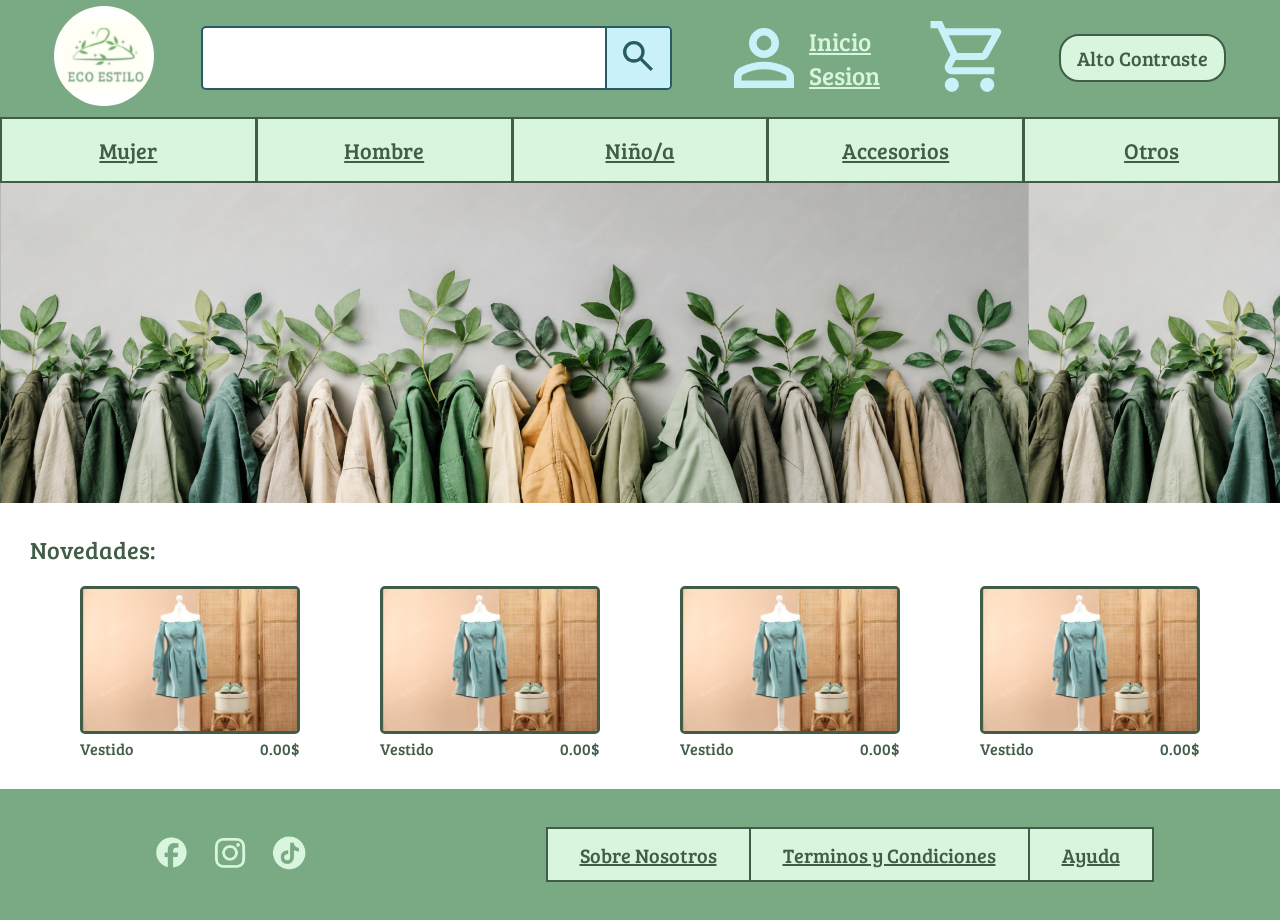
==== index.html @ 3ebda2d5 "Inicio" ====
<!DOCTYPE html>
<html lang="en">
<head>
    <meta charset="UTF-8">
    <meta name="viewport" content="width=device-width, initial-scale=1.0">
    <title>Eco Estilo</title>
    <link rel="preconnect" href="https://fonts.googleapis.com">
    <link rel="preconnect" href="https://fonts.gstatic.com" crossorigin>
    <link href="https://fonts.googleapis.com/css2?family=Bree+Serif&display=swap" rel="stylesheet">
    <link rel="stylesheet" href="./css/estilo.css" title="Estilo Principal">
    <link rel="alternate stylesheet" href="./css/alto-contraste.css" title="Alto Contraste" id="link-contraste">
</head>
<body>
    
    <header>
        <div id="menuPrincipal">
            <a href="./index.html"><img src="./img/Logo.png" alt="logo" class="logo"></a>
            <div id="buscador">
                <form action="#" method="get">
                    <input type="text" name="buscador" id="busca">
                    <button type="button" class="boton_buscar"><img src="./img/search.svg" alt="buscar" class="imagen_buscar"></button>
                </form>
            </div>
            <div id="usuario">
                <a href="./sesion.html" class="inicio_sesion">
                    <img src="./img/person.svg" alt="" class="imagen_usuario">
                    Inicio<br>Sesion
                </a>
            </div>
            <div id="compra">
                <a href="./comprar.html" class="carrito"><img src="./img/shopping_cart.svg" alt="carrito" class="imagen_carrito"></a>
            </div>
            <div id="boton_contraste">
                <button type="button" class="boton_altoContraste">Alto Contraste</button>
            </div>
        </div>
        <div class="enlaces">
            <nav>
                <a href="./lista-productos.html" class="a_enlaces">Mujer</a>
                <a href="./lista-productos.html" class="a_enlaces">Hombre</a>
                <a href="./lista-productos.html" class="a_enlaces">Niño/a</a>
                <a href="./lista-productos.html" class="a_enlaces">Accesorios</a>
                <a href="./lista-productos.html" class="a_enlaces">Otros</a>
            </nav>
        </div>
    </header>
    <main>
        <div id="banner"></div>
        <div id="novedades">
            <h2 class="texto_novedades">Novedades:</h2>
            <div id="mostrar_productos">
                <div class="productos">
                    <a href="./producto-detalle.html" class="enlace_producto_detalle">
                        <img src="./img/Ropa_1.png" alt="ropa" class="imagenes_productos">
                        <div class="texto_descripcionSimple">
                            <p class="texto_producto">Vestido</p>
                            <p class="texto_precio">0.00$</p>
                        </div>
                    </a>
                </div>

                <div class="productos">
                    <a href="./producto-detalle.html" class="enlace_producto_detalle">
                        <img src="./img/Ropa_1.png" alt="ropa" class="imagenes_productos">
                        <div class="texto_descripcionSimple">
                            <p class="texto_producto">Vestido</p>
                            <p class="texto_precio">0.00$</p>
                        </div>
                    </a>
                </div>
                
                <div class="productos">
                    <a href="./producto-detalle.html" class="enlace_producto_detalle">
                        <img src="./img/Ropa_1.png" alt="ropa" class="imagenes_productos">
                        <div class="texto_descripcionSimple">
                            <p class="texto_producto">Vestido</p>
                            <p class="texto_precio">0.00$</p>
                        </div>
                    </a>
                </div>

                <div class="productos">
                    <a href="./producto-detalle.html" class="enlace_producto_detalle">
                        <img src="./img/Ropa_1.png" alt="ropa" class="imagenes_productos">
                        <div class="texto_descripcionSimple">
                            <p class="texto_producto">Vestido</p>
                            <p class="texto_precio">0.00$</p>
                        </div>
                    </a>
                </div>
            </div>
            
        </div>
    </main>
    <footer>
        <div id="redes">
            <a href="#"><img src="./img/Facebook.png" alt="" class="imagenes_redes"></a>
            <a href="#"><img src="./img/Instagram.png" alt="" class="imagenes_redes"></a>
            <a href="#"><img src="./img/TikTok.png" alt="" class="imagenes_redes"></a>
        </div>
        <div id="masEnlaces">
            <div class="enlaces_footer">
                <a href="./sobreNosotros.html" >Sobre Nosotros</a>
            </div>
            <div class="enlaces_footer">
                <a href="#" >Terminos y Condiciones</a>
            </div>
            <div class="enlaces_footer">
                <a href="#" >Ayuda</a>
            </div>
        </div>
    </footer>

    <!--Codigo para el boton de alto contraste-->
    <script>
        onload=()=>{
            document.getElementsByClassName("boton_altoContraste")[0].addEventListener("click",CambiarAltoContraste)
        }

        const stylesheetAlterno = document.getElementById('link-contraste');

        function CambiarAltoContraste(){
            if (stylesheetAlterno.disabled) {
                stylesheetAlterno.disabled = false; // ACTIVAR el css alternativo
            } else {
                stylesheetAlterno.disabled = true;  // DESACTIVAR el css alternativo
            }
        }

    </script>

</body>
</html>
---- css/estilo.css ----
:root{
    /*Colores*/
    --color-base1:#415d47;
    --color-base2:#7AAA83;
    --color-base3:#d8f5dd;
    --color-extra1:#285b64;
    --color-extra2:#5dbecf;
    --color-extra3:#caf1fa;
    --color-fondo-claro:#ffffff;

    /*Fuentes*/     
    --fuente-principal: "Bree Serif",serif;
}


*{
    margin: 0;
    padding: 0;
    box-sizing: border-box;
    font-family: var(--fuente-principal);
    font-weight: 400;
    font-style: normal;
}

/* HEADER --------------------------------------------------------------------------------------------------------------------------*/

/*Menu Principal*/
#menuPrincipal{
    display: flex; 
    flex-direction: row; 
    flex-wrap: wrap;
    justify-content: space-evenly; 
    align-items: center;
    padding:0.5%;
    background-color: var(--color-base2);
}

.logo{
    width:100px;
    border-radius:90px;
}

/*Buscador*/
#buscador{
    display: flex;
    background-color: var(--color-fondo-claro);
    border: 2px solid var(--color-extra1);
    border-top-left-radius: 5px;
    border-bottom-left-radius: 5px;
    border-top-right-radius: 5px;
    border-bottom-right-radius: 5px;
}

form{
    display: flex;
    flex-direction: row;
    align-items: center;
}

#busca{
    margin: 1px;
    height: 3.6rem;
    width: 25rem ;
    border:0px;
    border-top-left-radius: 5px;
    border-bottom-left-radius: 5px;
    font-size: 20px;
}

#busca:focus{
    outline: none;
}

.boton_buscar{
    height: 60px;
    width: 65px;
    background-color:var(--color-extra3);
    border: 0px;
    border-left: 2px solid var(--color-extra1);
    border-top-right-radius: 3px;
    border-bottom-right-radius: 3px;
}

.boton_buscar:hover{
    background-color: var(--color-extra2);
    transition: background-color ease-in-out 0.2s;
}

.imagen_buscar{
    width: 40px;
}

/*Inicio Sesion*/

.inicio_sesion{
    display: flex;
    flex-direction: row;
    align-items: center;
    color: var(--color-base3);
    font-size: 25px;
}

.inicio_sesion:hover{
    color: var(--color-base1);
    transition: color ease-in-out 0.2s;
}

.imagen_usuario{
    width: 90px;
}

/*Carrito de compras*/

.imagen_carrito{
    width: 85px;
}

/*Boton para cambiar alto contraste*/

.boton_altoContraste{
    background-color: var(--color-base3);
    color: var(--color-base1);
    border: 2px solid var(--color-base1);
    border-radius: 20px;
    font-size: 20px;
    padding: 0.5rem 1rem;  
}

.boton_altoContraste:hover{
    background-color: var(--color-base1);
    color: var(--color-base3);
    transition: background-color ease-in-out 0.2s, color ease-in-out 0.2s;
}

/*Enlaces del menu */
nav {
    display: flex;
    justify-content: space-around;
    width: 100%; 
}

.enlaces {
    background-color: var(--color-base3);
    border: 2px solid var(--color-base1); 
    display: flex;
    flex-direction: row;
    justify-content: space-between;
    width: 100%; 
}

.a_enlaces {
    flex: 1; 
    text-align: center;
    color: var(--color-base1); 
    border-right: 3px solid var(--color-base1); 
    padding: 1rem 1rem; 
    font-size: 22px; 
}

.a_enlaces:hover{
    color: var(--color-base2);
    transition: color ease-in-out 0.2s;
}

.a_enlaces:last-of-type{
    border:none;
} 


/*MAIN*/
#banner{
    background-image: url(../img/banner.png);
    background-size:auto;
    height: 20rem;
}

/*Seccion Novedades y Recomendado*/
#novedades,#recomendado{
    margin: 30px
}
.texto_novedades,.texto_recomendado{
    color:var(--color-base1) ;
}

#mostrar_productos{
    display: flex; 
    flex-direction: row;
    flex-wrap: wrap; 
    justify-content: space-around;
    gap: 20px; 
    margin: 20px;
}

/*Lista Productos con Filtro*/

.filtros{
    display: flex;
    flex-direction: row;
    justify-content:flex-start;
    margin: 30px;
}

.imagen_filtro{
    width: 40px;
    margin-right: 1rem;
}

.texto_filtro{
    color: var(--color-base1);
    font-size: 35px;
}

#lista_productos{
    margin: 30px;
    display: grid;
    grid-template-columns: repeat(5, 4fr);
    gap: 1rem;
}

main #lista_productos .productos {
    width: 100%;
    max-width: 300px; 
    justify-self: center;
    margin-bottom: 30px;
}

/*Producto Detalle*/

#producto_detalle{
    display: flex;
    flex-direction: row;
    justify-content: space-around;
    align-items: center;
    margin: 30px;

}

.producto_imagen_detalle{
    width: 50%;
    display: flex;
    justify-content: center;
}

.imagen_producto{
    width: 200%; 
    max-width: 500px; 
    height: auto;
    border: 3px solid var(--color-base1);
    border-radius: 5px;
}

.producto_descripcion_detalle{
    margin-left: 30px;
}

.texto_producto_descripcion{
    display: flex;
    flex-direction: column;
    color: var(--color-base1);
}

.texto_titulo_producto{
    font-size: 40px;
    margin-bottom: 1rem;
}

.texto_descripcion{
    font-size: 25px;
    margin-bottom: 1rem;
}
.texto_precio_producto{
    font-size: 30px;
    margin-bottom: 1rem;
}
.boton_comprar{
    background-color: var(--color-base3);
    color: var(--color-base1);
    border: 2px solid var(--color-base1);
    border-radius: 5px;
    font-size: 35px;
    padding: 0.5rem 9rem;  
}

.boton_comprar:hover{
    background-color: var(--color-base1);
    color: var(--color-base3);
    transition: background-color ease-in-out 0.2s, color ease-in-out 0.2s;
}



/*Productos*/
.productos{
    width: 220px;
    margin: 0
}

.enlace_producto_detalle{
    text-decoration: none;
}

.imagenes_productos{
    width: 100%;
    height: auto;
    border: 3px solid var(--color-base1);
    border-radius: 5px;
}

.texto_descripcionSimple{
    display: flex;
    justify-content: space-between;
}

.texto_producto,.texto_precio{
    color: var(--color-base1);
}


/* SESION/REGISTRARSE ------------------------------------------------------------------------------------------------------------------------------------------- */        

/* Contenedor principal para ambos formularios */
.contenedor {
    display: flex;
    flex-direction: row;
    justify-content: space-around;
    align-items: flex-start;
    width: 100%;
    margin: 40px 0;
    padding: 0 30px;
    box-sizing: border-box;
    flex-wrap: wrap;
}

/* Columna de cada formulario */
.contenedor .columna {
    background-color: var(--color-base2);
    border: 3px solid var(--color-base1);
    border-radius: 8px;
    padding: 30px;
    width: 450px;
    box-sizing: border-box;
    display: flex;
    flex-direction: column;
    margin: 20px 0px 20px 0px;
}

/* Caja de cada formulario */
.contenedor .columna form {
    display: flex;
    flex-direction: column;
    width: 100%;
    box-sizing: border-box;
    align-items: start;
    padding-bottom: 5px;
}

/* Títulos de los formularios */
.contenedor h2 {
    color: var(--color-fondo-claro);
    font-size: 32px;
    margin-bottom: 30px;
    font-weight: 400;
    width: 100%;
}

/* Etiquetas de los campos */
.contenedor label {
    display: flex;
    flex-direction: column;
    color: var(--color-fondo-claro);
    font-size: 18px;
    margin-bottom: 8px;
    width: 100%;
}


/* Campos donde se rellenan los datos */
.contenedor input {
    height: 40px;
    width: 100%;
    border-radius: 4px;
    border: 1px solid var(--color-base1);
    padding: 0 10px;
    font-size: 16px;
    background-color: var(--color-fondo-claro);
    margin-top: 8px;
    box-sizing: border-box;
}

/* Efecto del campo cuando pase por encima */
.contenedor input:hover {
    background-color: var(--color-extra2);
}

/* Efecto del campo cuando lo seleccione */
.contenedor input:focus-within {
    background-color: var(--color-extra2);
}

/* Boton que envia los datos */
.contenedor .boton {
    background-color: var(--color-base3);
    color: var(--color-base1);
    border: 2px solid var(--color-base1);
    border-radius: 5px;
    padding: 8px 25px 35px;
    font-size: 18px;
    cursor: pointer;
    width: fit-content;
}

/* Efecto del boton cuando pase por encima */
.boton:hover {
    background-color: var(--color-extra2);
    transition: background-color ease-in-out 0.4s;
}




/* COMPRAR --------------------------------------------------------------------------------------------------------------------------------------------------- */


/* Opciones del despelgable de envio */
.contenedor input, .contenedor select {
    height: 40px;
    width: 100%;
    border-radius: 4px;
    border: 1px solid var(--color-base1);
    padding: 0 10px;
    font-size: 16px;
    background-color: var(--color-fondo-claro);
    margin-top: 8px;
    box-sizing: border-box;
}

/* Efecto del desplegable*/
.contenedor input:hover, .contenedor select:hover {
    background-color: var(--color-extra2);
}

/* Lista de productos anteriormente seleccionados */
.contenedor label p {
    background-color: var(--color-fondo-claro);
    height: 150px;
    border: 1px solid var(--color-base1);
    border-radius: 4px;
    margin-top: 6px;
    width: 100%;
}

/* Precio total */
.contenedor label .precio_total {
    height: auto;
    color: var(--color-base1);
    text-align: end;
    padding: 8px;
}




/* SOBRE NOSOTROS --------------------------------------------------------------------------------------------------------------------------------------------------- */
/* Contenedor de ambas columnas */
.nosotros {
    display: flex;
    flex-direction: row;
    justify-content: center;
    align-items: flex-start;
    gap: 40px;
    padding: 40px 20px;
    max-width: 1200px;
    margin: 0 auto;
    flex-wrap: wrap;
}

/* Cada columna */
.columna_izquierda, .columna_derecha {
    display: flex;
    flex-direction: column;
    gap: 30px;
    flex: 1;
    min-width: 300px; 
}

/* Las cajas de cada colmna */
.mision, .info, .ubicacion {
    background-color: var(--color-base2);
    border: 2px solid var(--color-base1);
    border-radius: 8px;
    padding: 25px;
    box-sizing: border-box;
}

/* Títulos de las cajas */
.nosotros h2 {
    color: var(--color-fondo-claro);
    margin-bottom: 15px;
    font-size: 22px;
}

/* Cajas con el texto */
.texto, .caja-mapa {
    background-color: var(--color-fondo-claro);
    border: 1px solid var(--color-base1);
    border-radius: 6px;
    padding: 15px;
    color: var(--color-base1);
    margin-bottom: 15px;
    font-size: 16px;
    line-height: 1.5;
}

.caja-mapa {
    margin-bottom: 0;
}

/* Imagenes */
.img-nosotros {
    width: 100%;
    height: auto;
    border-radius: 6px;
    border: 2px solid var(--color-base1);
    display: block;
}

/* FOOTER -----------------------------------------------------------------------------------------------------------*/

footer{
    background-color: var(--color-base2);
    display: flex;
    flex-wrap: wrap;
    justify-content: space-around;
    align-items: center;
    padding: 20px;
}


#redes{
    margin:1rem;
}

.imagenes_redes{
    width: 40px;
    margin: 0.5rem;
}

#masEnlaces{
    display: flex;
    justify-content: space-between;
    align-items: center;
    margin: 1rem 0;
    border: 2px solid var(--color-base1);
    background-color: var(--color-base3);
    width: fit-content;
}

.enlaces_footer{
    padding: 0.7rem 2rem;
    border-right: 2px solid var(--color-base1);
    text-align: center;
}

.enlaces_footer:last-of-type{
    border:none;
}

.enlaces_footer > a{
    color:var(--color-base1);
    font-size: 20px;
}

.enlaces_footer > a:hover{
    color: var(--color-base2);
    transition: color ease-in-out 0.2s;
}


/* MOVIL ----------------------------------------------------------------------------------------------------------*/
@media (max-width: 800px) {

    /* El menú pasa a una columna*/
    #menuPrincipal {
        flex-direction: column;
        gap: 15px;
    }

    #buscador {
        width: 90%;
        max-width: 300px;
    }

    #busca {
        width: 100%;
        min-width: 0; 
    }

    #buscador form {
        width: 100%;
        display: flex;
    }

    .enlaces nav {
        flex-direction: column;
    }

    .a_enlaces {
        border-right: none;
        border-bottom: 2px solid var(--color-base1);
        padding: 1rem;
        font-size: 20px;
    }

    
/* Los detalles de producto en columna*/
    #producto_detalle.producto_detalle, #producto_detalle {
        display: flex;
        flex-direction: column;
        align-items: center;
        justify-content: center;
        margin: 15px auto;
        text-align: center;
        width: 100%;
    }

    #producto_detalle  .producto_imagen_detalle {
        width: 100%;
        display: flex;
        justify-content: center;
        margin-bottom: 15px;
    }

    #producto_detalle .imagen_producto {
        width: 100%;
        max-width: 250px;
        height: auto;
        margin: 0 auto;
    }

    #producto_detalle .producto_descripcion_detalle {
        width: 100%;
        display: flex;
        flex-direction: column;
        align-items: center;
        margin-left: 0;
    }

    #producto_detalle .texto_producto_descripcion {
        align-items: center;
        text-align: center;
        width: 100%;
    }

    /* Botón adaptado*/
    #producto_detalle .boton_comprar {
        width: auto;
        min-width: 200px;
        padding: 0.7rem 1.2rem;
        font-size: 18px;
        margin-top: 15px;
    }


    /* Productos en más filas */
    main #lista_productos {
        grid-template-columns: 1fr;
        gap: 10px;
    }

    main #lista_productos .productos {
        width: 100%;
        max-width: 300px; 
        justify-self: center;
    }

    /* Los formularios se ponen  en una columna*/
    .contenedor {
        flex-direction: column;
        align-items: center;
        gap: 30px;
        padding: 0 10px;
    }

    .contenedor .columna {
        width: 100%;
    }

    footer {
        flex-direction: column;
        align-items: center;
        padding: 20px 10px;
    }

    /* Nosotros en una columna*/
    .nosotros {
        flex-direction: column;
        align-items: center;
    }
    .columna_izquierda, .columna_derecha {
        width: 100%;
    }

    /* El footer pasa a una columna */
    #masEnlaces {
        flex-direction: column;
        width: 100%;
        max-width: 300px;
        margin-top: 15px;
    }

    .enlaces_footer {
        padding: 1rem;
        border-right: none;
        border-bottom: 2px solid var(--color-base1);
        width: 100%;
        text-align: center;
    }

    .enlaces_footer:last-of-type {
        border-bottom: none;
    }

}
---- css/alto-contraste.css ----
:root{
    --color-base1:#415d47;
    --color-base2:#7aaa83;
    --color-base3:#d8f5dd;
    --color-base4:#afe1b5;
    --color-extra1:#285b64; 
    --color-extra2:#5dbecf;
    --color-extra3:#caf1fa;
    --color-fondo-oscuro:#273a2b;
    --color-fondo-claro:#ffffff;
}
 /*Alto contraste en los elementos que se encuentran en el main en cada pagina*/

/*color fondo del body*/
body{
    background-color:var(--color-fondo-oscuro);
}

/*Productos*/

.texto_novedades,.texto_recomendado{
    color:var(--color-base4);
}

.texto_filtro{
    color: var(--color-base4);
}

.imagen_producto{
    border: 3px solid var(--color-base4);
}

.boton_comprar{
    background-color: var(--color-base3);
    color: var(--color-base1);
    border: 2px solid var(--color-base4);
}

.boton_comprar:hover{
    background-color: var(--color-base1);
    color: var(--color-base3);
}

.imagenes_productos{
    border: 3px solid var(--color-base2);
}

.texto_producto,.texto_precio{
    color: var(--color-base4);
}

.texto_producto_descripcion{
    color:var(--color-base4);
}

/*Formularios de Inicio Sesion/Registro y Comprar*/

.contenedor .columna{
    background-color: var(--color-base2);
    border: 3px solid var(--color-base1);
}

.contenedor h2 {
    color: var(--color-fondo-oscuro);
}

.contenedor label{
    color: var(--color-fondo-oscuro);
}

.contenedor input{
    border: 1px solid var(--color-base1);
    background-color: var(--color-fondo-oscuro);
}

.contenedor input:hover {
    background-color: var(--color-extra2);
}

.contenedor .boton {
    background-color: var(--color-base3);
    color: var(--color-base1);
    border: 2px solid var(--color-base1);
}

.boton:hover {
    background-color: var(--color-extra2);
}

.contenedor input, .contenedor select{
    border: 1px solid var(--color-base1);
    background-color: var(--color-fondo-claro);
}

.contenedor input:hover, .contenedor select:hover {
    background-color: var(--color-extra2);
}

.contenedor label p {
    background-color: var(--color-fondo-claro);
    border: 1px solid var(--color-base1);
}

.contenedor label .precio_total {
    color: var(--color-base1);
}

/*Sobre Nosotros*/

.mision, .info, .ubicacion {
    background-color: var(--color-base2);
    border: 2px solid var(--color-base1);
}

.nosotros h2 {
    color: var(--color-fondo-oscuro);
}

.texto, .caja-mapa {
    background-color: var(--color-fondo-claro);
    border: 1px solid var(--color-base1);
}

.img-nosotros{
    border: 2px solid var(--color-base1);
}
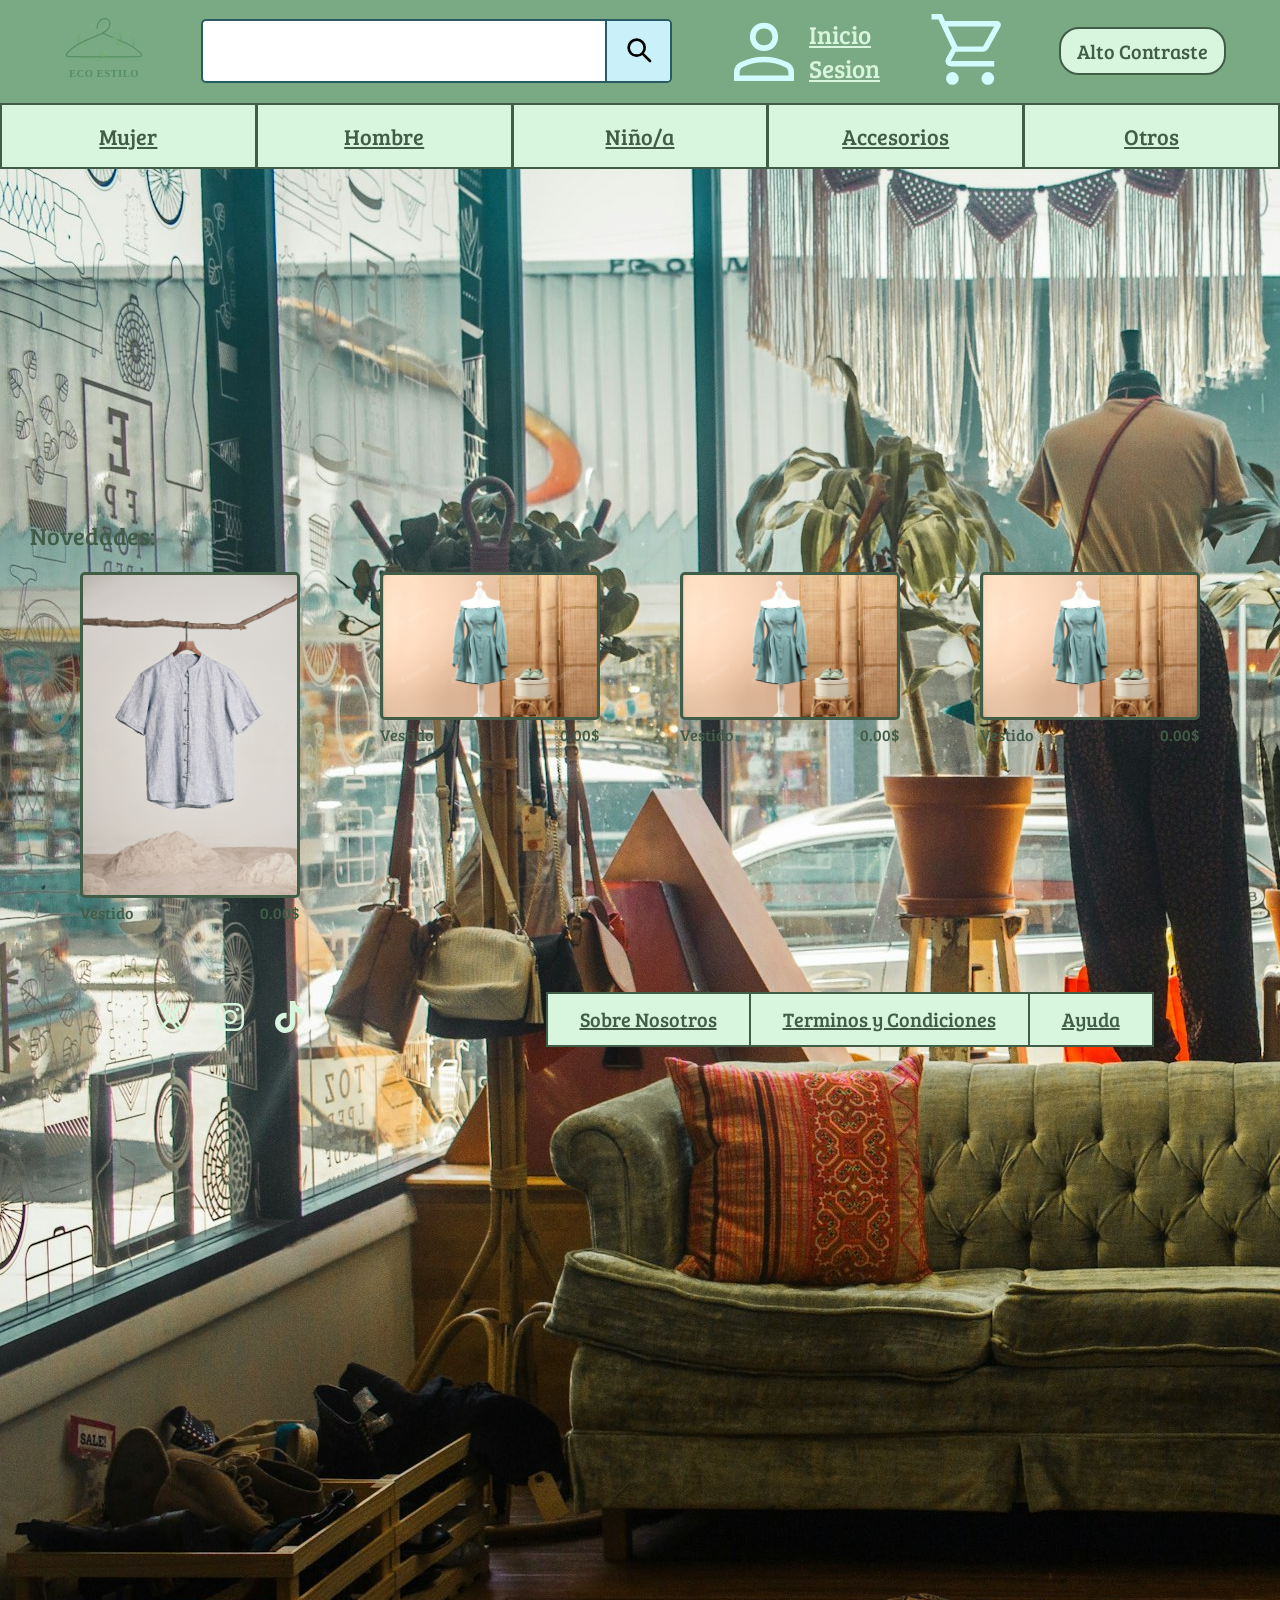
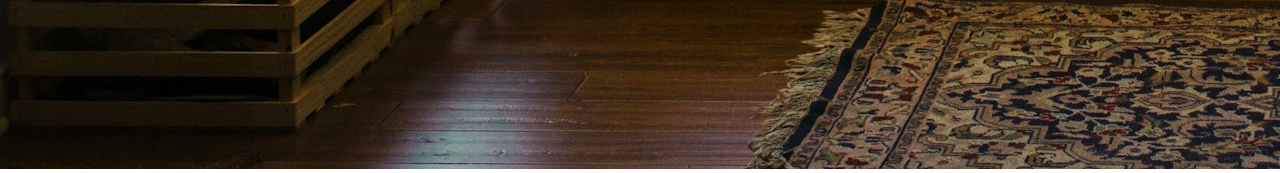
==== commit 5d8695e1: "index cambiado" ====
--- a/index.html
+++ b/index.html
@@ -11,24 +11,32 @@
     <link rel="alternate stylesheet" href="./css/alto-contraste.css" title="Alto Contraste" id="link-contraste">
 </head>
 <body>
-    
+   
     <header>
         <div id="menuPrincipal">
-            <a href="./index.html"><img src="./img/Logo.png" alt="logo" class="logo"></a>
+            <div class="fondo_logo">
+                <a href="./index.html"><img src="./multimedia/originales/logo.svg" alt="logo" class="logo"></a>
+            </div>
             <div id="buscador">
                 <form action="#" method="get">
                     <input type="text" name="buscador" id="busca">
-                    <button type="button" class="boton_buscar"><img src="./img/search.svg" alt="buscar" class="imagen_buscar"></button>
+                    <button type="button" class="boton_buscar">
+                        <svg class="lupa" width="32" height="32" viewBox="0 0 24 24" fill="none" stroke="currentColor" stroke-width="2" stroke-linecap="round" stroke-linejoin="round">
+                            <circle cx="11" cy="11" r="6"></circle>
+                            <line x1="21" y1="21" x2="16" y2="16"></line>
+                        </svg>
+                    </button>
                 </form>
             </div>
             <div id="usuario">
                 <a href="./sesion.html" class="inicio_sesion">
-                    <img src="./img/person.svg" alt="" class="imagen_usuario">
+                    <img src="./multimedia/originales/usuario.svg" alt="" class="imagen_usuario">
                     Inicio<br>Sesion
                 </a>
             </div>
             <div id="compra">
-                <a href="./comprar.html" class="carrito"><img src="./img/shopping_cart.svg" alt="carrito" class="imagen_carrito"></a>
+                <img src="./multimedia/originales/cesta.svg" alt="carrito" class="imagen_carrito">
+            </a>
             </div>
             <div id="boton_contraste">
                 <button type="button" class="boton_altoContraste">Alto Contraste</button>
@@ -45,10 +53,38 @@
         </div>
     </header>
     <main>
-        <div id="banner"></div>
+        <div id="banner">
+            <picture>
+                <!--
+                source srcset="./multimedia/originales/imagen.webp" type="image/webp">
+                -->
+                <img src="./multimedia/originales/inicio.jpg" alt="fondo-tienda">
+            </picture>
+        </div>
         <div id="novedades">
             <h2 class="texto_novedades">Novedades:</h2>
             <div id="mostrar_productos">
+                <div class="productos">
+                    <a href="./producto-detalle.html" class="enlace_producto_detalle">
+                        <img src="./multimedia/originales/camiseta-gris.jpg" alt="ropa" class="imagenes_productos">
+                        <div class="texto_descripcionSimple">
+                            <p class="texto_producto">Vestido</p>
+                            <p class="texto_precio">0.00$</p>
+                        </div>
+                    </a>
+                </div>
+
+
+                <div class="productos">
+                    <a href="./producto-detalle.html" class="enlace_producto_detalle">
+                        <img src="./img/Ropa_1.png" alt="ropa" class="imagenes_productos">
+                        <div class="texto_descripcionSimple">
+                            <p class="texto_producto">Vestido</p>
+                            <p class="texto_precio">0.00$</p>
+                        </div>
+                    </a>
+                </div>
+               
                 <div class="productos">
                     <a href="./producto-detalle.html" class="enlace_producto_detalle">
                         <img src="./img/Ropa_1.png" alt="ropa" class="imagenes_productos">
@@ -59,25 +95,6 @@
                     </a>
                 </div>
 
-                <div class="productos">
-                    <a href="./producto-detalle.html" class="enlace_producto_detalle">
-                        <img src="./img/Ropa_1.png" alt="ropa" class="imagenes_productos">
-                        <div class="texto_descripcionSimple">
-                            <p class="texto_producto">Vestido</p>
-                            <p class="texto_precio">0.00$</p>
-                        </div>
-                    </a>
-                </div>
-                
-                <div class="productos">
-                    <a href="./producto-detalle.html" class="enlace_producto_detalle">
-                        <img src="./img/Ropa_1.png" alt="ropa" class="imagenes_productos">
-                        <div class="texto_descripcionSimple">
-                            <p class="texto_producto">Vestido</p>
-                            <p class="texto_precio">0.00$</p>
-                        </div>
-                    </a>
-                </div>
 
                 <div class="productos">
                     <a href="./producto-detalle.html" class="enlace_producto_detalle">
@@ -89,14 +106,14 @@
                     </a>
                 </div>
             </div>
-            
+           
         </div>
     </main>
     <footer>
         <div id="redes">
-            <a href="#"><img src="./img/Facebook.png" alt="" class="imagenes_redes"></a>
-            <a href="#"><img src="./img/Instagram.png" alt="" class="imagenes_redes"></a>
-            <a href="#"><img src="./img/TikTok.png" alt="" class="imagenes_redes"></a>
+            <a href="#"><img src="./multimedia/originales/x.svg" alt="" class="imagenes_redes"></a>
+            <a href="#"><img src="./multimedia/originales/instagram.svg" alt="" class="imagenes_redes"></a>
+            <a href="#"><img src="./multimedia/originales/tiktok.svg" alt="" class="imagenes_redes"></a>
         </div>
         <div id="masEnlaces">
             <div class="enlaces_footer">
@@ -111,13 +128,16 @@
         </div>
     </footer>
 
+
     <!--Codigo para el boton de alto contraste-->
     <script>
         onload=()=>{
             document.getElementsByClassName("boton_altoContraste")[0].addEventListener("click",CambiarAltoContraste)
         }
 
+
         const stylesheetAlterno = document.getElementById('link-contraste');
+
 
         function CambiarAltoContraste(){
             if (stylesheetAlterno.disabled) {
@@ -127,7 +147,10 @@
             }
         }
 
+
     </script>
 
+
 </body>
-</html>+</html>
+
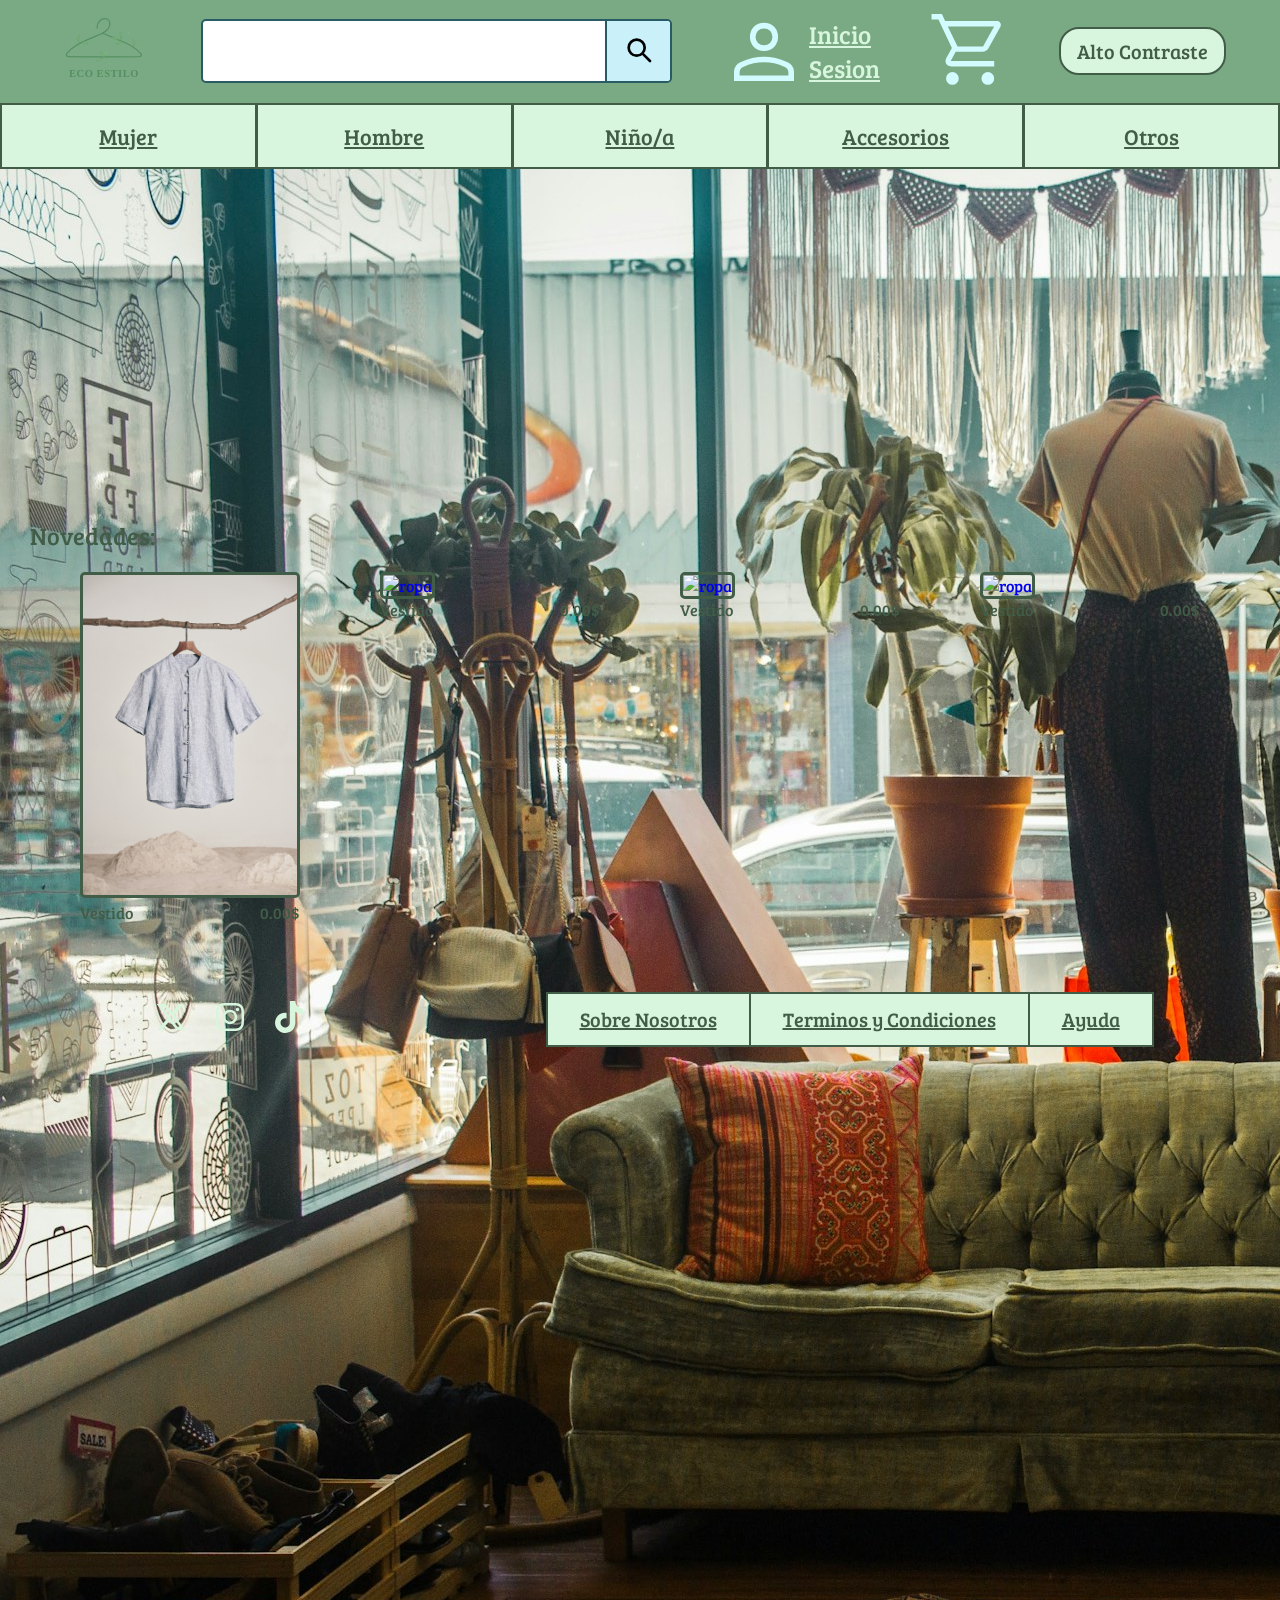
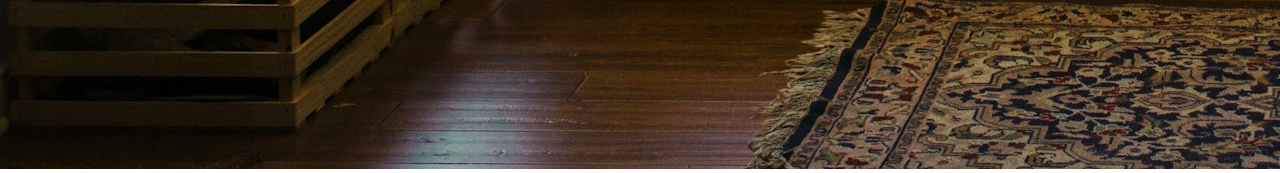
==== commit a365c6fa: "archivos modificados en clase" ====
--- a/index.html
+++ b/index.html
@@ -35,6 +35,7 @@
                 </a>
             </div>
             <div id="compra">
+            <a href="./comprar.html">
                 <img src="./multimedia/originales/cesta.svg" alt="carrito" class="imagen_carrito">
             </a>
             </div>
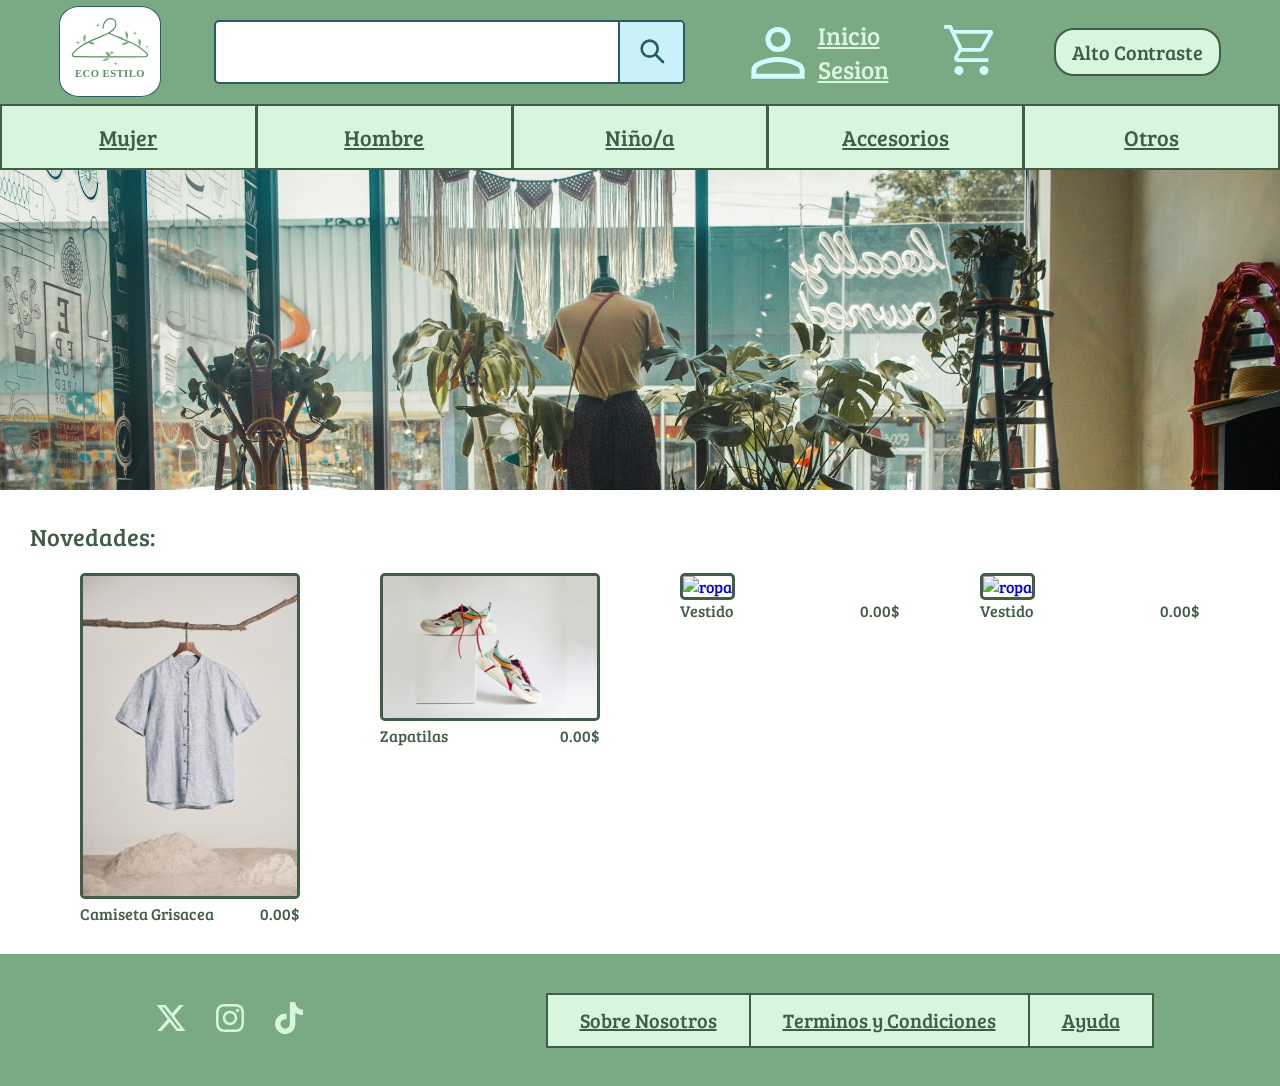
==== commit 42ec1b98: "Cambios video y audio" ====
--- a/index.html
+++ b/index.html
@@ -15,7 +15,7 @@
     <header>
         <div id="menuPrincipal">
             <div class="fondo_logo">
-                <a href="./index.html"><img src="./multimedia/originales/logo.svg" alt="logo" class="logo"></a>
+                <a href="./index.html"><img src="./img/svg/logo.svg" alt="logo" class="logo"></a>
             </div>
             <div id="buscador">
                 <form action="#" method="get">
@@ -30,13 +30,13 @@
             </div>
             <div id="usuario">
                 <a href="./sesion.html" class="inicio_sesion">
-                    <img src="./multimedia/originales/usuario.svg" alt="" class="imagen_usuario">
+                    <img src="./img/svg/usuario.svg" alt="" class="imagen_usuario">
                     Inicio<br>Sesion
                 </a>
             </div>
             <div id="compra">
             <a href="./comprar.html">
-                <img src="./multimedia/originales/cesta.svg" alt="carrito" class="imagen_carrito">
+                <img src="./img/svg/cesta.svg" alt="carrito" class="imagen_carrito">
             </a>
             </div>
             <div id="boton_contraste">
@@ -59,7 +59,7 @@
                 <!--
                 source srcset="./multimedia/originales/imagen.webp" type="image/webp">
                 -->
-                <img src="./multimedia/originales/inicio.jpg" alt="fondo-tienda">
+                <img src="./img/inicio.jpg" alt="fondo-tienda">
             </picture>
         </div>
         <div id="novedades">
@@ -69,7 +69,7 @@
                     <a href="./producto-detalle.html" class="enlace_producto_detalle">
                         <img src="./multimedia/originales/camiseta-gris.jpg" alt="ropa" class="imagenes_productos">
                         <div class="texto_descripcionSimple">
-                            <p class="texto_producto">Vestido</p>
+                            <p class="texto_producto">Camiseta Grisacea</p>
                             <p class="texto_precio">0.00$</p>
                         </div>
                     </a>
@@ -78,9 +78,9 @@
 
                 <div class="productos">
                     <a href="./producto-detalle.html" class="enlace_producto_detalle">
-                        <img src="./img/Ropa_1.png" alt="ropa" class="imagenes_productos">
+                        <img src="./img/zapatillas.jpg" alt="ropa" class="imagenes_productos">
                         <div class="texto_descripcionSimple">
-                            <p class="texto_producto">Vestido</p>
+                            <p class="texto_producto">Zapatilas</p>
                             <p class="texto_precio">0.00$</p>
                         </div>
                     </a>
@@ -112,9 +112,9 @@
     </main>
     <footer>
         <div id="redes">
-            <a href="#"><img src="./multimedia/originales/x.svg" alt="" class="imagenes_redes"></a>
-            <a href="#"><img src="./multimedia/originales/instagram.svg" alt="" class="imagenes_redes"></a>
-            <a href="#"><img src="./multimedia/originales/tiktok.svg" alt="" class="imagenes_redes"></a>
+            <a href="#"><img src="./img/svg/x.svg" alt="" class="imagenes_redes"></a>
+            <a href="#"><img src="./img/svg/instagram.svg" alt="" class="imagenes_redes"></a>
+            <a href="#"><img src="./img/svg/tiktok.svg" alt="" class="imagenes_redes"></a>
         </div>
         <div id="masEnlaces">
             <div class="enlaces_footer">
--- a/css/estilo.css
+++ b/css/estilo.css
@@ -35,6 +35,12 @@
     background-color: var(--color-base2);
 }
 
+.fondo_logo{
+    background-color: var(--color-fondo-claro);
+    border: 1px solid var(--color-extra1);
+    border-radius: 20%;
+}
+
 .logo{
     width:100px;
     border-radius:90px;
@@ -56,6 +62,7 @@
     flex-direction: row;
     align-items: center;
 }
+
 
 #busca{
     margin: 1px;
@@ -87,7 +94,37 @@
 }
 
 .imagen_buscar{
-    width: 40px;
+    width: 10px;
+}
+
+.lupa{
+    color: var(--color-extra1);
+}
+
+.imagen_usuario{
+    max-width: 80px;
+}
+
+.imagen_carrito{
+    max-width: 60px;
+}
+
+#banner {
+    width: 100%;
+    height: auto;       
+    overflow: hidden;
+}
+
+#banner picture {
+    display: block;
+    width: 100%;
+}
+
+#banner img {
+    width: 100%;
+    height: auto;
+    display: block;
+    object-fit: cover;
 }
 
 /*Inicio Sesion*/
@@ -515,8 +552,8 @@
     margin-bottom: 0;
 }
 
-/* Imagenes */
-.img-nosotros {
+/* Video */
+.video-tienda {
     width: 100%;
     height: auto;
     border-radius: 6px;
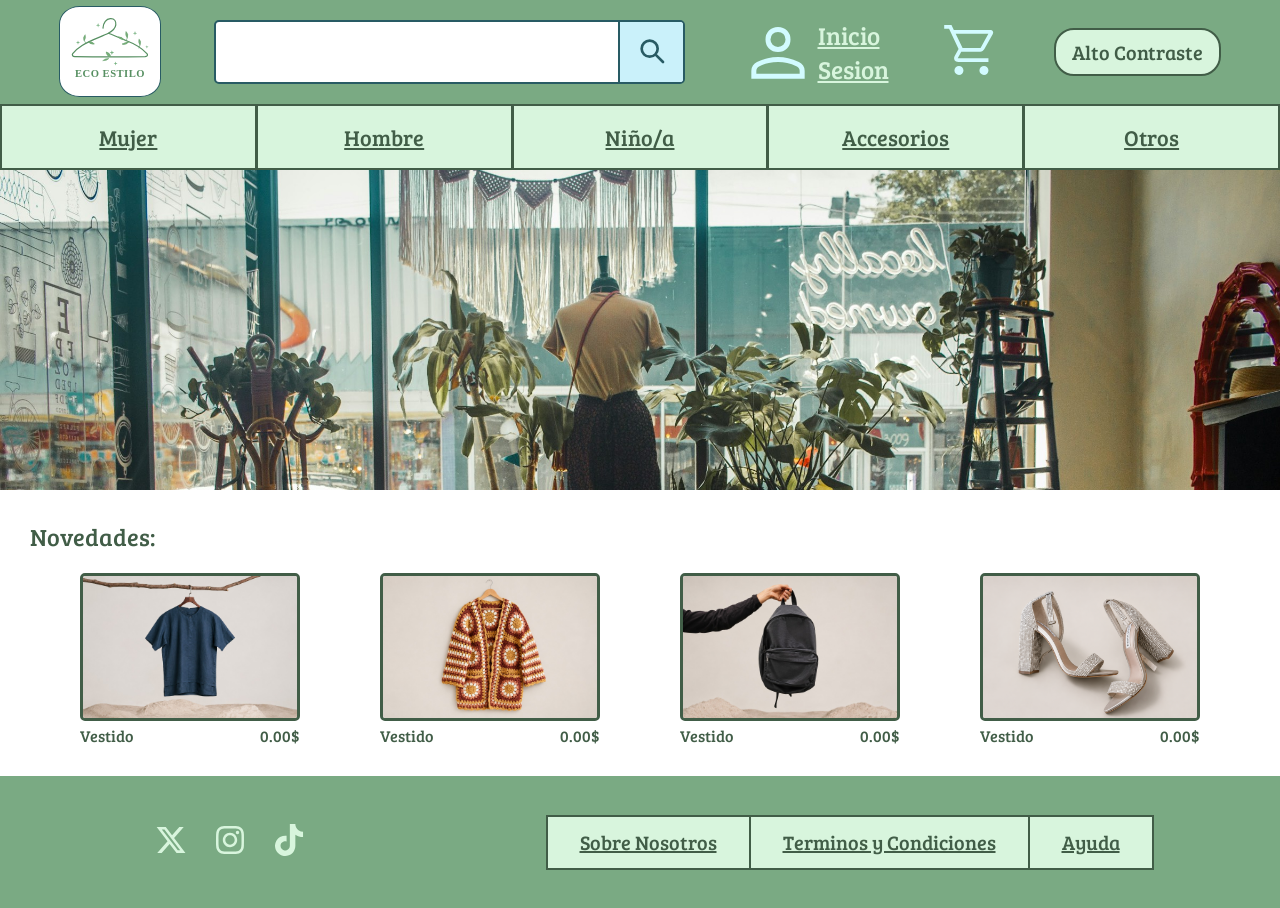
==== commit 6b70f619: "fotos metidas" ====
--- a/index.html
+++ b/index.html
@@ -59,7 +59,7 @@
                 <!--
                 source srcset="./multimedia/originales/imagen.webp" type="image/webp">
                 -->
-                <img src="./img/inicio.jpg" alt="fondo-tienda">
+                <img src="./multimedia/originales/banner.jpg" alt="fondo-tienda">
             </picture>
         </div>
         <div id="novedades">
@@ -67,28 +67,7 @@
             <div id="mostrar_productos">
                 <div class="productos">
                     <a href="./producto-detalle.html" class="enlace_producto_detalle">
-                        <img src="./multimedia/originales/camiseta-gris.jpg" alt="ropa" class="imagenes_productos">
-                        <div class="texto_descripcionSimple">
-                            <p class="texto_producto">Camiseta Grisacea</p>
-                            <p class="texto_precio">0.00$</p>
-                        </div>
-                    </a>
-                </div>
-
-
-                <div class="productos">
-                    <a href="./producto-detalle.html" class="enlace_producto_detalle">
-                        <img src="./img/zapatillas.jpg" alt="ropa" class="imagenes_productos">
-                        <div class="texto_descripcionSimple">
-                            <p class="texto_producto">Zapatilas</p>
-                            <p class="texto_precio">0.00$</p>
-                        </div>
-                    </a>
-                </div>
-               
-                <div class="productos">
-                    <a href="./producto-detalle.html" class="enlace_producto_detalle">
-                        <img src="./img/Ropa_1.png" alt="ropa" class="imagenes_productos">
+                        <img src="./img/camiseta-azul.jpg" alt="ropa" class="imagenes_productos">
                         <div class="texto_descripcionSimple">
                             <p class="texto_producto">Vestido</p>
                             <p class="texto_precio">0.00$</p>
@@ -99,7 +78,28 @@
 
                 <div class="productos">
                     <a href="./producto-detalle.html" class="enlace_producto_detalle">
-                        <img src="./img/Ropa_1.png" alt="ropa" class="imagenes_productos">
+                        <img src="./img/jersey.jpg" alt="ropa" class="imagenes_productos">
+                        <div class="texto_descripcionSimple">
+                            <p class="texto_producto">Vestido</p>
+                            <p class="texto_precio">0.00$</p>
+                        </div>
+                    </a>
+                </div>
+               
+                <div class="productos">
+                    <a href="./producto-detalle.html" class="enlace_producto_detalle">
+                        <img src="./img/mochila.jpg" alt="ropa" class="imagenes_productos">
+                        <div class="texto_descripcionSimple">
+                            <p class="texto_producto">Vestido</p>
+                            <p class="texto_precio">0.00$</p>
+                        </div>
+                    </a>
+                </div>
+
+
+                <div class="productos">
+                    <a href="./producto-detalle.html" class="enlace_producto_detalle">
+                        <img src="./img/tacones.jpg" alt="ropa" class="imagenes_productos">
                         <div class="texto_descripcionSimple">
                             <p class="texto_producto">Vestido</p>
                             <p class="texto_precio">0.00$</p>
--- a/css/estilo.css
+++ b/css/estilo.css
@@ -1,4 +1,4 @@
-:root{
+    :root{
     /*Colores*/
     --color-base1:#415d47;
     --color-base2:#7AAA83;
@@ -552,8 +552,8 @@
     margin-bottom: 0;
 }
 
-/* Video */
-.video-tienda {
+/* Imagenes */
+.img-nosotros {
     width: 100%;
     height: auto;
     border-radius: 6px;
@@ -757,4 +757,5 @@
         border-bottom: none;
     }
 
-}+}
+    
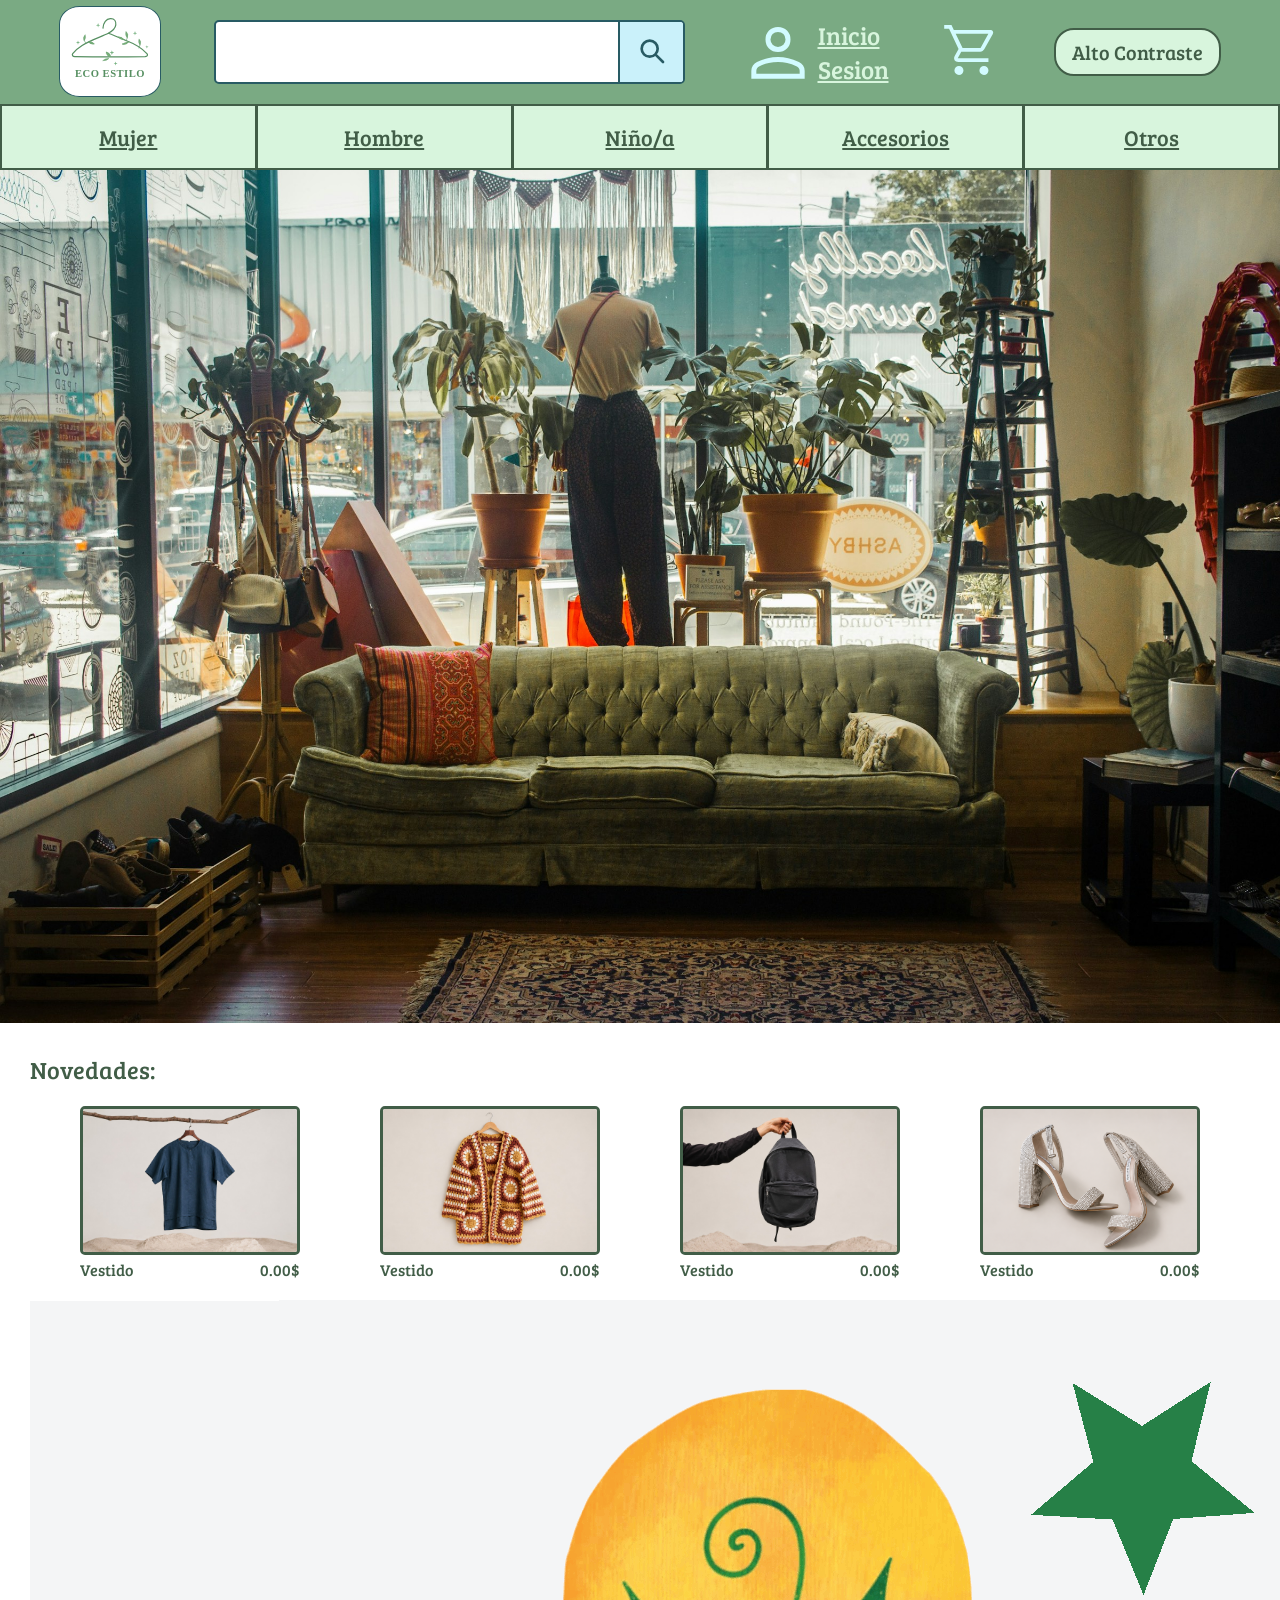
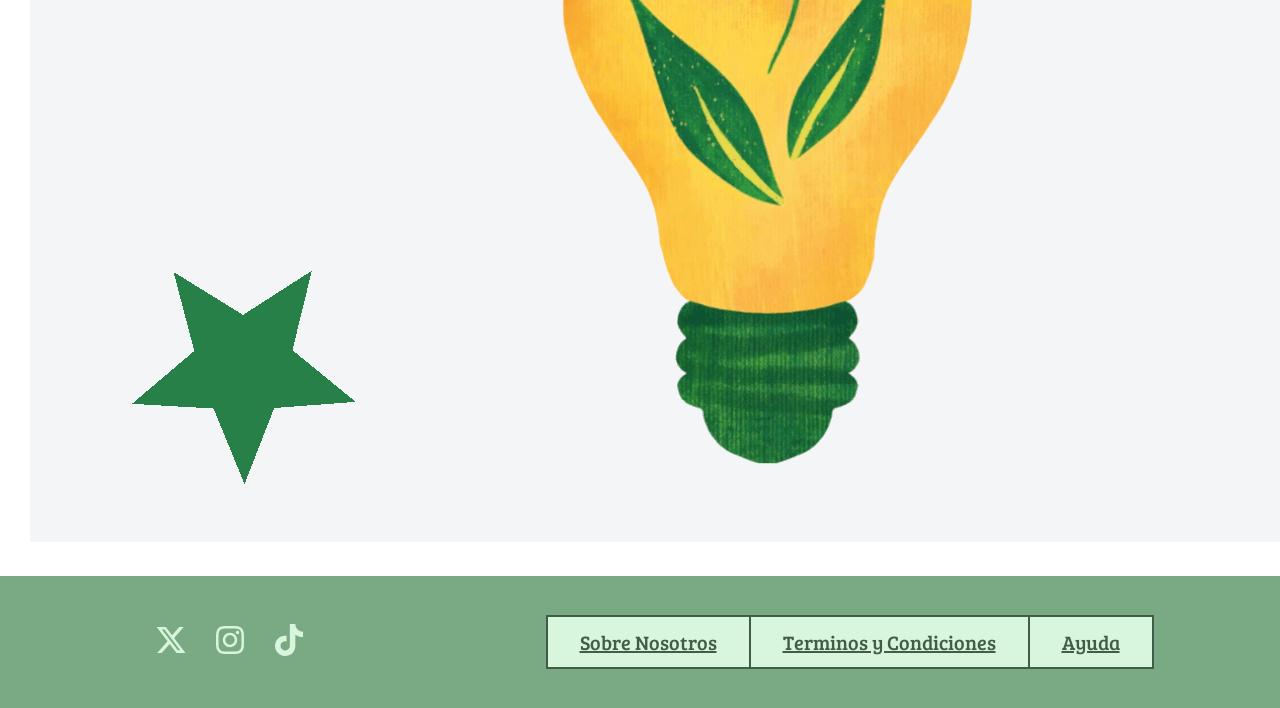
==== commit 4a5eacb1: "Listo" ====
--- a/index.html
+++ b/index.html
@@ -107,6 +107,9 @@
                     </a>
                 </div>
             </div>
+            <div class="animacion">
+                <img src="./multimedia/animaciones/Animacion_lampara.gif" alt="lampara">
+            </div>
            
         </div>
     </main>
--- a/css/estilo.css
+++ b/css/estilo.css
@@ -205,11 +205,6 @@
 
 
 /*MAIN*/
-#banner{
-    background-image: url(../img/banner.png);
-    background-size:auto;
-    height: 20rem;
-}
 
 /*Seccion Novedades y Recomendado*/
 #novedades,#recomendado{
@@ -552,8 +547,8 @@
     margin-bottom: 0;
 }
 
-/* Imagenes */
-.img-nosotros {
+/* Video */
+.video-tienda {
     width: 100%;
     height: auto;
     border-radius: 6px;
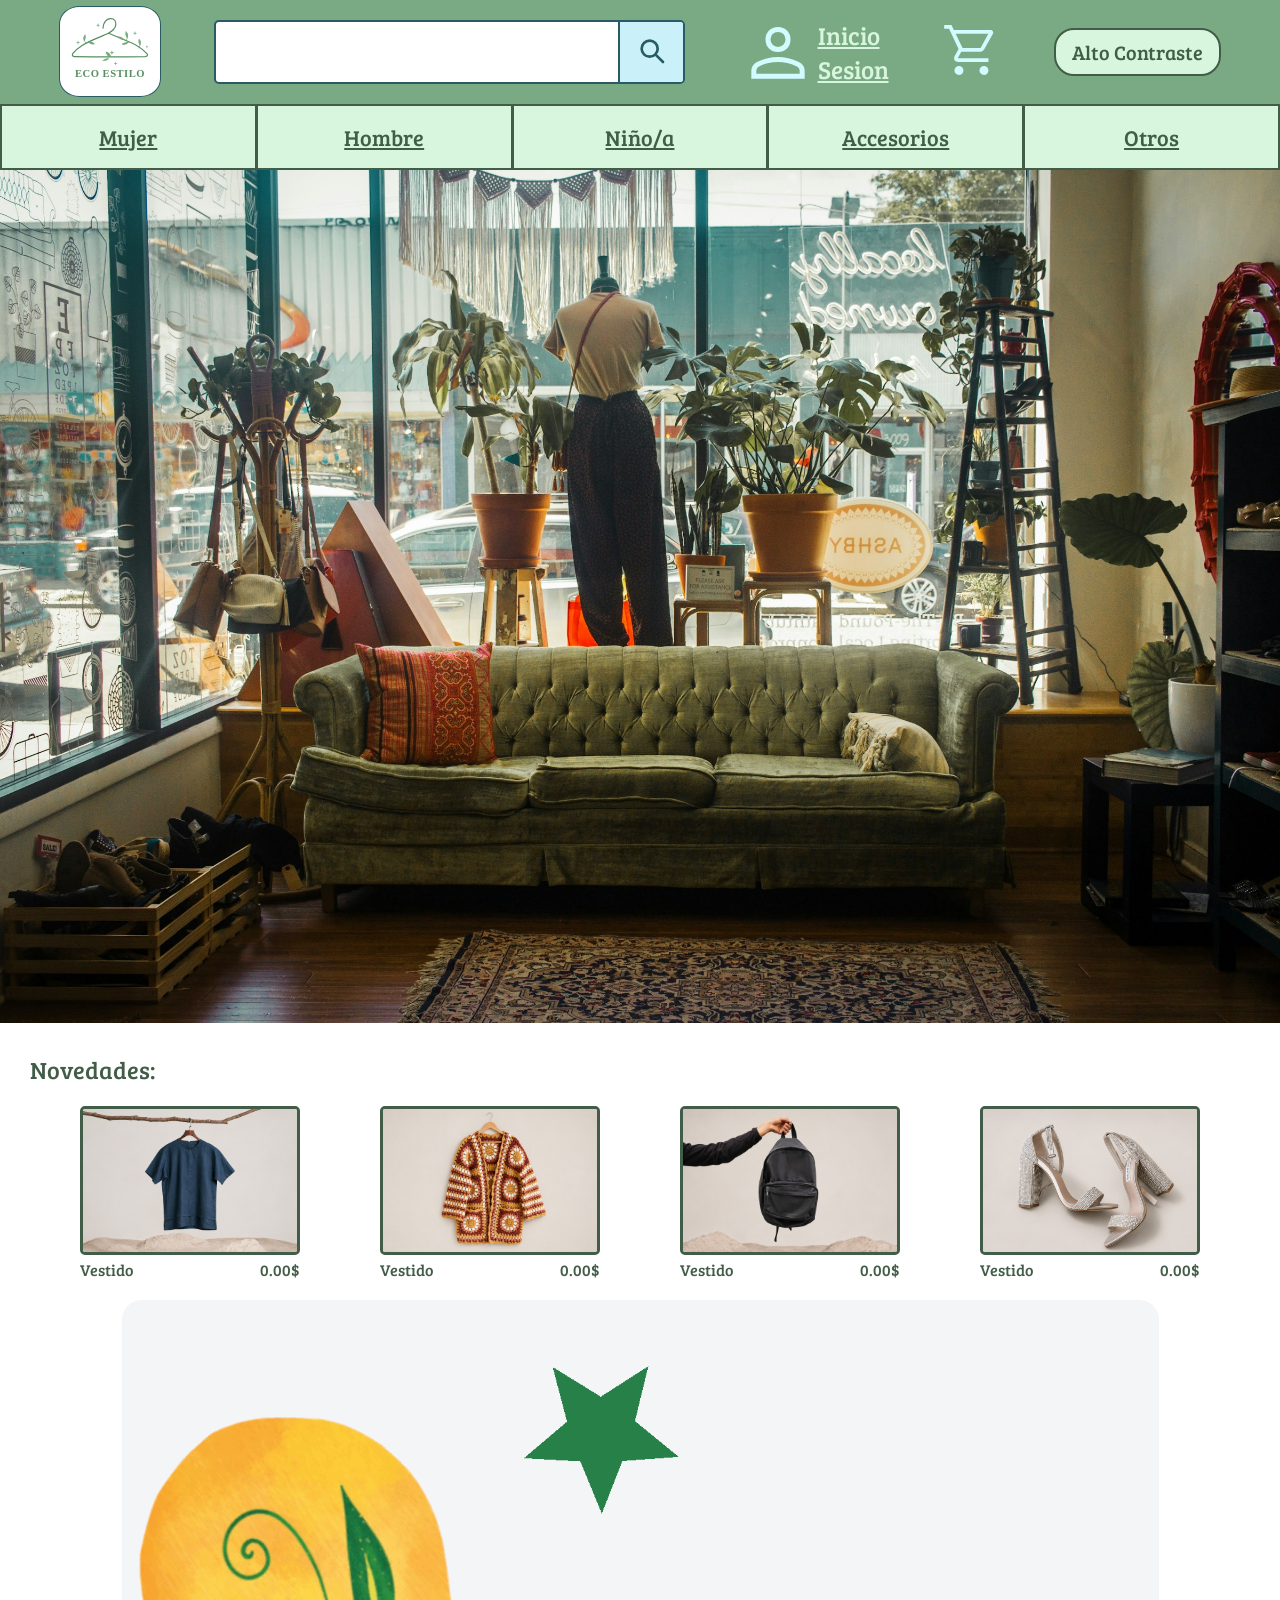
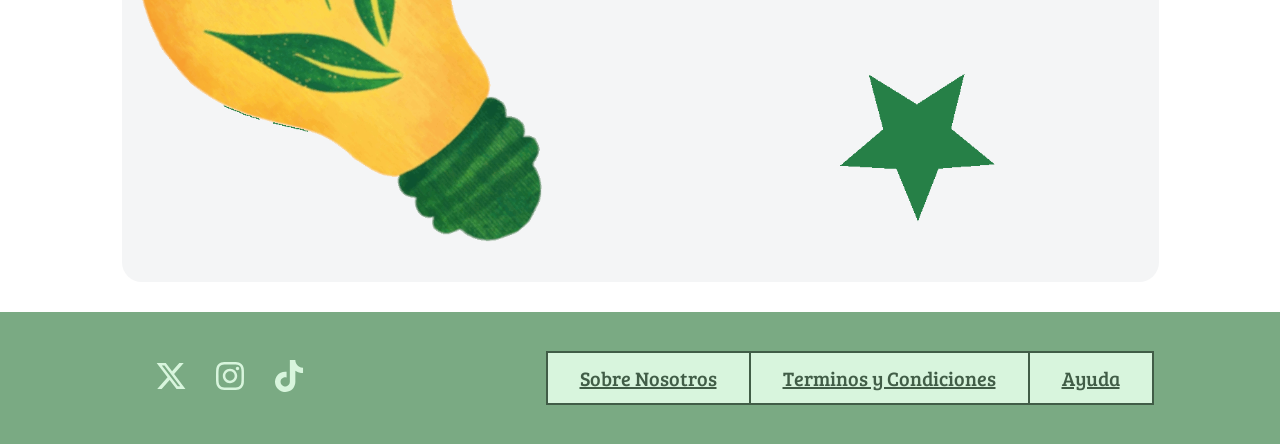
==== commit cdd227b2: "Listo ahora si" ====
--- a/index.html
+++ b/index.html
@@ -108,7 +108,7 @@
                 </div>
             </div>
             <div class="animacion">
-                <img src="./multimedia/animaciones/Animacion_lampara.gif" alt="lampara">
+                <img src="./multimedia/animaciones/Animacion_lampara.gif" alt="lampara" class="animacion">
             </div>
            
         </div>
--- a/css/estilo.css
+++ b/css/estilo.css
@@ -206,6 +206,16 @@
 
 /*MAIN*/
 
+div.animacion{
+    display: flex;
+    justify-content: center;
+}
+
+img.animacion{
+    max-width: 85%;
+    border-radius: 20px;
+}
+
 /*Seccion Novedades y Recomendado*/
 #novedades,#recomendado{
     margin: 30px
